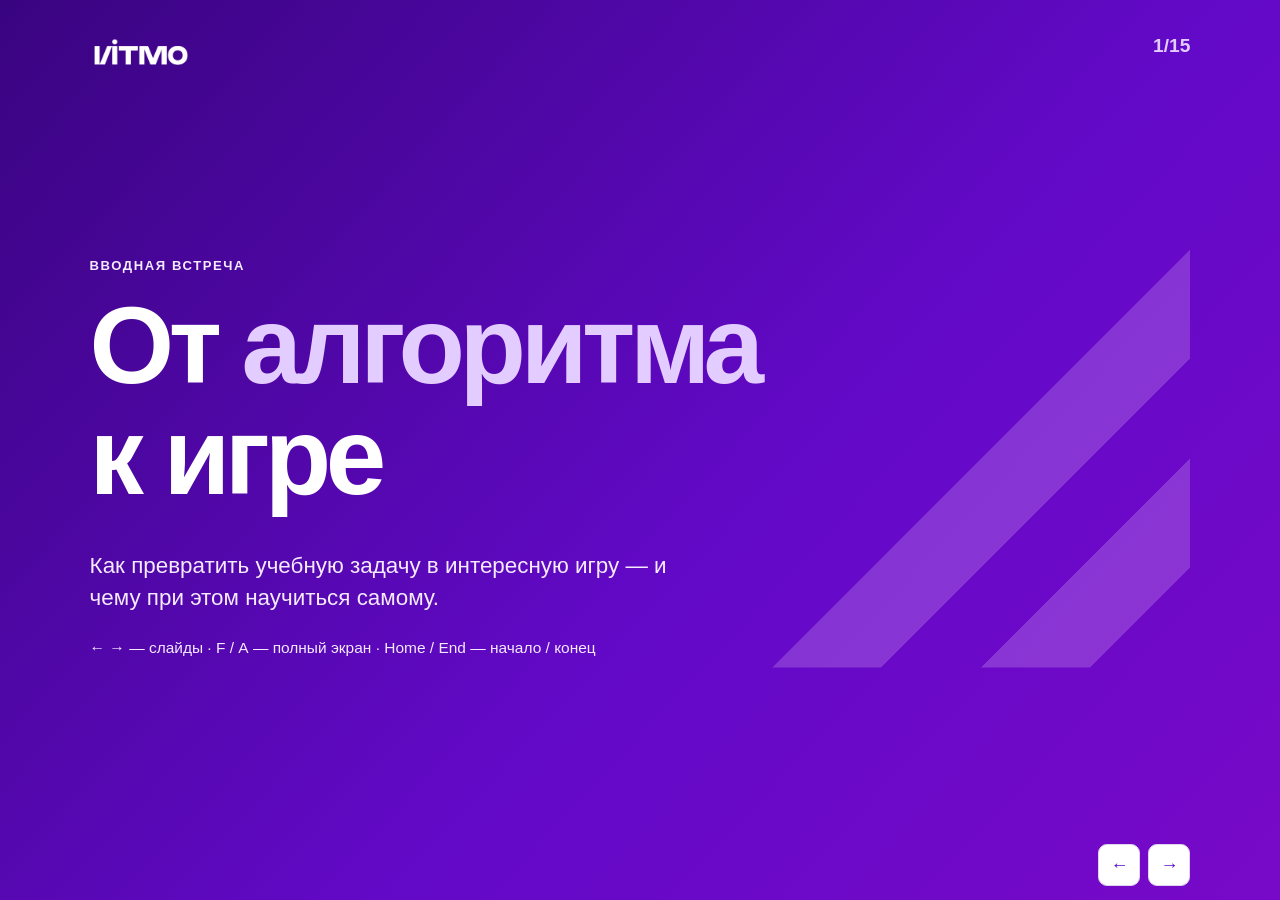
==== index.html @ 14defb71 "Show eight game examples before the mini-GDD" ====
<!doctype html><html lang="ru"><head><meta charset="utf-8"><meta name="viewport" content="width=device-width,initial-scale=1"><title>От алгоритма к игре</title><style>
:root {
  --violet: #6008c4;
  --ink: #211533;
  --muted: #514262;
  --paper: #f7f3fc;
  --line: #dfd3ed;
  --gutter: clamp(20px, 7vw, 112px);
  color-scheme: light;
}
* { box-sizing: border-box; }
body {
  overflow-x: clip;
  margin: 0;
  min-height: 100dvh;
  background: var(--paper);
  color: var(--ink);
  font: clamp(16px, 1.55vw, 22px)/1.45 "Geist", "Inter", "Segoe UI", sans-serif;
}
.brand {
  position: absolute;
  top: clamp(16px, 3.5vh, 38px);
  left: var(--gutter);
}
.brand img {
  display: block;
  width: clamp(78px, 8vw, 118px);
  height: auto;
  filter: brightness(0);
}
.deck {
  width: min(100%, 1600px);
  height: 100dvh;
  overflow: clip;
  margin-inline: auto;
  padding: clamp(59px, 9vh, 86px) var(--gutter) max(64px, calc(env(safe-area-inset-bottom) + 48px));
  display: flex;
  align-items: center;
}
.slide { display: none; flex: none; width: 100%; scale: var(--slide-scale, 1); }
.slide.active { display: block; }
h1, h2, h3 { text-wrap: balance; }
h1, h2 {
  margin: 0 0 .34em;
  font-weight: 800;
  line-height: 1.02;
  letter-spacing: -.05em;
}
h1 { font-size: clamp(52px, 8.5vw, 142px); }
h2 { font-size: clamp(34px, 5.1vw, 78px); max-width: 20ch; }
h3 { margin: 0 0 .35em; font-size: 1.08em; line-height: 1.2; }
p { margin: .5em 0 1em; }
.slide > :last-child, .card > :last-child, .demo > :last-child { margin-bottom: 0; }
.eyebrow {
  margin-bottom: 1.1em;
  color: var(--violet);
  font-size: max(12px, .66em);
  font-weight: 750;
  letter-spacing: .12em;
  text-transform: uppercase;
}
.lead { max-width: 58ch; font-size: 1.13em; color: var(--muted); }
.highlight, .note, li::marker { color: var(--violet); }
.note { font-weight: 650; }
.mini { font-size: .78em; color: var(--muted); }
.big { font-size: 1.28em; font-weight: 750; }
.grid, .steps { display: grid; gap: clamp(10px, 1.4vw, 22px); }
.grid { grid-template-columns: repeat(2, minmax(0, 1fr)); }
.grid.three { grid-template-columns: repeat(3, minmax(0, 1fr)); }
.steps { grid-template-columns: repeat(4, minmax(0, 1fr)); }
.card, .step, .demo, .quote {
  background: #fff;
  border: 1px solid var(--line);
  border-radius: 16px;
  padding: clamp(14px, 1.9vw, 28px);
}
.card p, .card li, .step small { font-size: .88em; color: var(--muted); }
.step { border-top: 4px solid var(--violet); }
.step small { display: block; }
.tag {
  display: inline-block;
  margin-bottom: .8em;
  padding: .32em .7em;
  border-radius: 5px;
  background: #eee2fb;
  color: var(--violet);
  font-size: .72em;
  font-weight: 750;
}
.demo, .quote { border-left: 4px solid var(--violet); }
.quote { max-width: 58ch; font-size: 1.18em; }
ul, ol { padding-left: 1.3em; }
li { margin: .4em 0; }
ol li::marker { font-weight: 800; }
body:has(.cover.active) {
  background: linear-gradient(133deg, #390480, #6309c8 58%, #7809c8);
  color: #fff;
}
body:has(.cover.active) .brand img { filter: none; }
.cover { position: relative; isolation: isolate; }
.cover .highlight { color: #e3ccff; }
.cover .eyebrow, .cover .lead, .cover .mini { color: #f5eaff; }
.cover .lead { max-width: 48ch; }
.cover::after {
  content: "";
  position: absolute;
  z-index: -1;
  right: 0;
  top: 50%;
  width: 38%;
  aspect-ratio: 1;
  transform: translateY(-50%);
  background: repeating-linear-gradient(135deg, #f1cfff 0 13%, transparent 13% 25%);
  clip-path: polygon(0 100%, 100% 0, 100% 100%);
  opacity: .22;
}
.slide-number {
  position: absolute;
  top: clamp(16px, 3.5vh, 38px);
  right: var(--gutter);
  color: var(--violet);
  font-size: clamp(16px, 1.5vw, 22px);
  font-weight: 750;
  font-variant-numeric: tabular-nums;
}
body:has(.cover.active) .slide-number { color: #e3ccff; }
.controls {
  position: fixed;
  z-index: 1;
  right: var(--gutter);
  bottom: max(14px, env(safe-area-inset-bottom));
  display: flex;
  gap: 8px;
}
button {
  min-width: 42px;
  min-height: 42px;
  background: #fff;
  color: var(--violet);
  border: 1px solid var(--line);
  border-radius: 9px;
  font-family: inherit;
  font-weight: 700;
  font-size: 18px;
  cursor: pointer;
}
button:hover { background: #eee2fb; }
button:focus-visible { outline: 3px solid var(--violet); outline-offset: 2px; }
@media (max-width: 850px) {
  .grid.three, .steps { grid-template-columns: repeat(2, minmax(0, 1fr)); }
}
@media (max-width: 560px) {
  .grid, .grid.three, .steps { grid-template-columns: 1fr; }
  h1 { font-size: clamp(44px, 12vw, 68px); }
  .cover::after { width: 52%; opacity: .12; }
}
.speaker-layout {
  display: grid;
  grid-template-columns: minmax(0, 1.5fr) minmax(0, 1fr);
  align-items: center;
  gap: clamp(22px, 5vw, 76px);
}
.speaker-photo {
  display: block;
  width: min(100%, 320px);
  height: auto;
  aspect-ratio: 4 / 5;
  object-fit: cover;
  object-position: center 65%;
  border-radius: 20px;
  justify-self: end;
}
.speaker-links {
  display: flex;
  flex-wrap: wrap;
  gap: 10px;
  margin-top: 1.4em;
}
.speaker-links a {
  padding: .45em .85em;
  border-radius: 9px;
  background: #eee2fb;
  color: var(--violet);
  font-size: .88em;
  font-weight: 650;
  text-decoration: none;
}
.speaker-links a:hover { text-decoration: underline; }
.speaker-links a:focus-visible { outline: 3px solid var(--violet); outline-offset: 2px; }
@media (max-width: 560px) {
  .speaker-layout { grid-template-columns: 1fr; }
  .speaker-photo { width: min(100%, 220px); justify-self: start; }
}
.deck:has(.showcase.active) {
  padding: clamp(59px, 9vh, 86px) var(--gutter) max(60px, calc(env(safe-area-inset-bottom) + 48px));
}
.showcase.active, .showcase.measuring {
  display: grid;
  grid-template-columns: minmax(200px, 270px) minmax(0, 1fr);
  align-items: center;
  gap: clamp(20px, 4vw, 72px);
}
.showcase-copy .eyebrow { margin-bottom: .75em; }
.showcase-copy h2 {
  margin: 0;
  font-size: clamp(32px, 4vw, 62px);
  max-width: 12ch;
}
#snake-games .showcase-copy h2 { font-size: clamp(28px, 3vw, 46px); }
.showcase-notes {
  margin-top: clamp(14px, 2.5vh, 24px);
  padding-top: 13px;
  border-top: 1px solid var(--line);
  color: var(--muted);
  font-size: clamp(14px, 1.15vw, 18px);
  line-height: 1.38;
}
.showcase-notes h3 { color: var(--ink); }
.showcase-notes p, .showcase-notes ul { margin: .55em 0; }
.showcase-notes > :last-child { margin-bottom: 0; }
.showcase-grid {
  display: grid;
  grid-template-columns: repeat(2, minmax(0, 1fr));
  gap: clamp(8px, 1vw, 16px);
  width: min(100%, max(500px, calc(100svh - 140px)), 1000px);
  justify-self: center;
}
.showcase-window {
  display: grid;
  grid-template-rows: 38px minmax(0, 1fr);
  width: 100%;
  aspect-ratio: 1;
  overflow: hidden;
  min-width: 0;
  background: var(--chat-surface);
  color: var(--chat-ink);
  border: 1px solid var(--chat-line);
  border-radius: 17px;
  box-shadow: 0 7px 24px #2414350c;
}
.showcase-window.gpt {
  --chat-surface: #fff;
  --chat-ink: #212121;
  --chat-line: #e4e4e4;
  --chat-accent: #212121;
  --chat-bubble: #f3f3f3;
}
.showcase-window.claude {
  --chat-surface: #faf8f1;
  --chat-ink: #302924;
  --chat-line: #e2dbcf;
  --chat-accent: #a94c32;
  --chat-bubble: #efebe3;
}
.showcase-window.alisa {
  --chat-surface: #f8f6ff;
  --chat-ink: #262039;
  --chat-line: #e4dcf6;
  --chat-accent: #682ae5;
  --chat-bubble: #ebe2ff;
}
.showcase-window.giga {
  --chat-surface: #111d29;
  --chat-ink: #eff8fa;
  --chat-line: #2d4654;
  --chat-accent: #60ecd1;
  --chat-bubble: #253747;
}
.window-bar {
  display: flex;
  align-items: center;
  justify-content: space-between;
  gap: 6px;
  padding: 0 clamp(7px, 1vw, 14px);
  border-bottom: 1px solid var(--chat-line);
  background: var(--chat-surface);
  color: var(--chat-ink);
}
.window-bar h3 {
  display: flex;
  align-items: center;
  gap: 6px;
  margin: 0;
  font-size: clamp(12px, 1.25vw, 18px);
}
.window-bar small { font-size: .67em; font-weight: 500; opacity: .72; }
.window-bar a { color: inherit; font-size: 12px; white-space: nowrap; }
.window-mark {
  width: 1.15em;
  text-align: center;
  color: var(--chat-accent);
  font-family: system-ui, sans-serif;
}
.claude .window-mark { font-size: 1.28em; line-height: 1; }
.alisa .window-mark, .giga .window-mark {
  height: 1.1em;
  border-radius: 50%;
  background: radial-gradient(circle at 30% 20%, #e2f7ff, transparent 45%),
    linear-gradient(145deg, #9774ff, #6626e6 64%, #ff83cd);
}
.giga .window-mark { background: linear-gradient(140deg, #82f89f, #15c7c7 64%, #4075ee); }
.chat-preview {
  display: flex;
  flex-direction: column;
  gap: clamp(6px, 1.4vh, 13px);
  min-height: 0;
  padding: clamp(9px, 1.25vw, 18px);
}
.chat-preview p {
  margin: 0;
  padding: .48em .72em;
  font-size: clamp(11px, 1.1vw, 16px);
  line-height: 1.34;
}
.chat-question {
  align-self: end;
  max-width: 92%;
  background: var(--chat-bubble);
  border-radius: 13px 13px 4px 13px;
}
.chat-preview .chat-answer { padding-inline: .15em; }
.claude .chat-answer { font-family: Georgia, serif; font-size: clamp(12px, 1.26vw, 18px); }
.alisa .chat-answer { border-left: 2px solid #a980ff; padding-left: .62em; }
.chat-artifact {
  display: flex;
  align-items: center;
  gap: 8px;
  padding: 7px 9px;
  border: 1px solid var(--chat-line);
  border-radius: 9px;
  color: var(--chat-ink);
  font: 600 clamp(10px, .95vw, 13px)/1.26 system-ui, sans-serif;
}
.chat-artifact span:first-child { color: var(--chat-accent); }
.gpt .chat-artifact { background: #f7f7f7; font-family: ui-monospace, monospace; }
.claude .chat-artifact { background: #fffdf8; }
.giga .chat-artifact { background: #1d2d3b; }
.chat-composer {
  display: flex;
  align-items: center;
  justify-content: space-between;
  gap: 6px;
  min-height: 31px;
  margin-top: auto;
  padding: 4px 7px 4px 10px;
  border: 1px solid var(--chat-line);
  border-radius: 18px;
  background: var(--chat-surface);
  color: var(--chat-ink);
  font-size: clamp(10px, .9vw, 13px);
}
.chat-composer span:first-child { opacity: .65; }
.chat-composer b {
  flex: none;
  width: 22px;
  line-height: 22px;
  border-radius: 50%;
  background: var(--chat-accent);
  color: var(--chat-surface);
  text-align: center;
}
.claude .chat-composer { border-radius: 11px; }
.claude .chat-composer b { border-radius: 6px; }
.alisa .chat-composer { background: #fff; }
.giga .chat-composer { background: #1b2938; }
.showcase-window iframe {
  width: 100%;
  height: 100%;
  border: 0;
  pointer-events: none;
  background: var(--chat-surface);
}
@media (max-width: 820px) {
  .showcase.active, .showcase.measuring { grid-template-columns: 1fr; align-content: start; gap: 12px; }
  .showcase-copy h2, #snake-games .showcase-copy h2 {
    max-width: none;
    font-size: clamp(23px, 5.15vw, 37px);
  }
  .showcase-copy { display: contents; }
  .showcase-grid { grid-row: 2; width: min(100%, 640px); }
  .showcase-notes { grid-row: 3; margin-top: 0; }
}
@media (max-width: 560px) {
  .showcase-window { border-radius: 11px; min-height: 190px; grid-template-rows: 31px minmax(0, 1fr); }
  .window-bar small { display: none; }
  .window-bar a { font-size: 10px; }
  .chat-artifact, .chat-composer { display: none; }
  .chat-preview { justify-content: center; }
  .chat-question { max-width: 100%; }
}
@media (prefers-reduced-motion: no-preference) {
  .showcase.active .chat-question { animation: chat-in 350ms .2s both; }
  .showcase.active .chat-answer { animation: chat-in 400ms 1.05s both; }
  .showcase.active .chat-artifact { animation: chat-in 350ms 1.55s both; }
  .showcase.active .showcase-window:nth-child(even) .chat-question { animation-delay: .4s; }
  .showcase.active .showcase-window:nth-child(even) .chat-answer { animation-delay: 1.3s; }
  .showcase.active .showcase-window:nth-child(even) .chat-artifact { animation-delay: 1.8s; }
  @keyframes chat-in {
    from { opacity: 0; transform: translateY(8px); }
    to { opacity: 1; transform: translateY(0); }
  }
}
.quality-card {
  --quality-ink: #9f253a;
  --quality-border: #cb344f;
  --quality-paper: #fff0f2;
  border: 2px solid var(--quality-border);
  background: var(--quality-paper);
}
.quality-card.applied {
  --quality-ink: #765200;
  --quality-border: #b98508;
  --quality-paper: #fff7d9;
}
.quality-card.educational {
  --quality-ink: #12623e;
  --quality-border: #23835a;
  --quality-paper: #e9f8ee;
}
.quality-card h3, .quality-card strong { color: var(--quality-ink); }
.quality-card strong { font-size: .78em; }
body:has(.roadmap.active) { background: #eaf5f0; }
.roadmap h2 { color: #163d34; }
.roadmap .eyebrow { color: #226b55; }
.roadmap-steps {
  display: grid;
  grid-template-columns: repeat(3, minmax(0, 1fr));
  gap: clamp(10px, 1.5vw, 22px);
  padding: 0;
  list-style: none;
  counter-reset: roadmap-step;
}
.roadmap-steps li {
  margin: 0;
  padding: clamp(15px, 2vw, 28px);
  border: 1px solid #bdd9cc;
  border-radius: 14px;
  background: #f9fdfb;
  color: #163d34;
  counter-increment: roadmap-step;
}
.roadmap-steps li::before {
  display: block;
  margin-bottom: .45em;
  color: #226b55;
  font-size: 1.4em;
  font-weight: 750;
  content: counter(roadmap-step, decimal-leading-zero);
}
.roadmap-steps p { margin-bottom: 0; }
@media (max-width: 560px) {
  .roadmap-steps { grid-template-columns: 1fr; }
}
.anatomy h2 { max-width: none; }
.anatomy .lead { margin-bottom: .8em; }
.anatomy-card { padding: clamp(12px, 1.5vw, 24px); }
.anatomy-symbol {
  display: inline-grid;
  place-items: center;
  min-width: 2em;
  height: 2em;
  margin-bottom: .45em;
  padding-inline: .35em;
  border-radius: 8px;
  color: #234f9d;
  background: #e7efff;
  font-size: .83em;
  font-weight: 750;
}
.anatomy-symbol.sound { color: #6622a1; background: #f0e5fc; }
.anatomy-symbol.mechanics { color: #13624b; background: #e6f5ed; }
.anatomy-symbol.implementation { color: #815111; background: #fff1d9; }
.anatomy-summary {
  margin-top: clamp(10px, 1.5vw, 20px);
  padding: .6em 1em;
  border-radius: 12px;
  background: #ece3f8;
  color: #392050;
  font-size: .9em;
  text-align: center;
}
.anatomy-summary p { margin: .2em 0; }
.fun-tile { display: grid; }
.fun-tile > div { grid-area: 1 / 1; }
.fun-question {
  display: grid;
  place-content: center;
  justify-items: center;
  gap: .2em;
  color: var(--violet);
}
.fun-question span { font-size: 2em; font-weight: 800; line-height: 1; }
.fun-answer { visibility: hidden; }
.fun-visible .fun-question { visibility: hidden; }
.fun-visible .fun-answer { visibility: visible; }
@media (prefers-reduced-motion: no-preference) {
  .fun-visible .fun-answer { animation: chat-in 300ms ease-out both; }
}
.roadmap-note {
  margin-top: 1em;
  padding: .7em .9em;
  border-left: 3px solid #468e76;
  background: #f9fdfb;
  color: #163d34;
}
.techniques h2 { max-width: none; }
.techniques-grid .card { padding: clamp(11px, 1.5vw, 22px); }
.techniques-grid .card p { margin-block: .35em; }
.slide.measuring {
  position: absolute;
  visibility: hidden;
  pointer-events: none;
}
@media (max-height: 760px) {
  .brand { top: 16px; }
  .brand img { width: 86px; }
  h2 { font-size: clamp(31px, 4.6vw, 59px); }
  .eyebrow { margin-bottom: .6em; }
  .anatomy-card { padding: clamp(9px, 1vw, 15px); }
  .anatomy-symbol { float: left; margin: 0 .55em .15em 0; }
}
@media (max-width: 560px) {
  .anatomy-grid, .techniques-grid.grid.three { grid-template-columns: repeat(2, minmax(0, 1fr)); }
  .anatomy .lead { font-size: 1em; }
  .anatomy-card, .techniques-grid .card { font-size: .88em; }
  .anatomy-card h3, .techniques-grid h3 { text-wrap: wrap; }
  .roadmap-steps li { padding: 10px 12px; }
  .roadmap-steps li::before { float: left; margin: 0 .45em .2em 0; font-size: 1em; }
  .roadmap-steps p { margin-top: .3em; }
}
@media (max-width: 560px) and (max-height: 740px) {
  .showcase-window { min-height: 140px; }
}
@media (max-width: 360px) and (max-height: 680px) {
  :root { --gutter: 16px; }
  h2 { font-size: 28px; }
  .quality-grid, .techniques-grid { gap: 7px; }
  .quality-grid .card, .techniques-grid .card { padding: 8px; }
}
.game-examples {
  max-width: 1160px;
  margin-inline: auto;
}
.game-examples h2 {
  max-width: none;
  font-size: clamp(29px, 4.1vw, 60px);
}
.game-examples .eyebrow { margin-bottom: .6em; }
.game-examples-grid {
  display: grid;
  grid-template-columns: repeat(2, minmax(0, 1fr));
  gap: clamp(8px, 1.1vw, 16px);
}
.game-example {
  overflow: hidden;
  border: 1px solid var(--line);
  border-radius: 14px;
  background: #fff;
}
.game-example img {
  display: block;
  width: 100%;
  height: clamp(104px, calc((100dvh - 345px) / 2), 275px);
  object-fit: cover;
  background: #221b2f;
}
.game-example-copy { padding: .5em .75em .55em; }
.game-example h3 { margin-bottom: .25em; }
.game-example h3 a { color: inherit; text-decoration-color: var(--line); text-underline-offset: 3px; }
.game-example h3 a:hover { color: var(--violet); }
.game-example p {
  margin: 0;
  color: var(--muted);
  font-size: .82em;
  line-height: 1.28;
}
@media (max-width: 600px) {
  .game-examples h2 { font-size: clamp(25px, 6.5vw, 36px); }
  .game-example { border-radius: 9px; }
  .game-example img { height: auto; aspect-ratio: 16 / 9; }
  .game-example-copy { padding: .42em .48em; }
  .game-example h3 { font-size: .88em; text-wrap: wrap; }
  .game-example p { font-size: .74em; }
}
@media (max-height: 650px) and (min-width: 950px) {
  .game-examples-grid { grid-template-columns: repeat(4, minmax(0, 1fr)); }
  .game-example img { height: auto; aspect-ratio: 16 / 10; }
}
</style></head><body><header class="brand"><img src="assets/itmo-white.png" alt="Университет ИТМО" width="1040" height="410"></header><span class="slide-number" id="slide-number" aria-live="polite" aria-label="Слайд 1 из 15">1/15</span><main class="deck" id="deck">
<section class="slide cover active"><div class="eyebrow">Вводная встреча</div><h1>От <span class="highlight">алгоритма</span><br>к игре</h1><p class="lead">Как превратить учебную задачу в интересную игру — и чему при этом научиться самому.</p><p class="mini">← → — слайды · F / А — полный экран · Home / End — начало / конец</p></section>
<section class="slide">
  <div class="speaker-layout">
    <div>
      <div class="eyebrow">О спикере</div>
      <h2>Илья Савенок</h2>
      <p class="lead">Game Developer, Agentic Developer &amp; Product Owner в <strong>Original Games</strong></p>
      <nav class="speaker-links" aria-label="Контакты Ильи Савенка">
        <a href="https://t.me/i7nock" aria-label="Telegram, t.me/i7nock">t.me/i7nock</a>
        <a href="https://vk.ru/i7nock" aria-label="ВКонтакте, vk.ru/i7nock">vk.ru/i7nock</a>
        <a href="mailto:i7ok@yandex.ru">i7ok@yandex.ru</a>
      </nav>
    </div>
    <img class="speaker-photo" src="assets/ilya-savenok.jpg" alt="Илья Савенок" width="1198" height="1600">
  </div>
</section>
<section class="slide anatomy" id="game-anatomy">
  <div class="eyebrow">Анатомия игры</div>
  <h2>Из чего состоит игра?</h2>
  <p class="lead">Четыре составляющие компьютерной игры.</p>
  <div class="grid anatomy-grid">
    <div class="card anatomy-card">
      <span class="anatomy-symbol visual" aria-hidden="true">◈</span>
      <h3>Визуал</h3><p>Графика, интерфейс, анимации и эффекты.</p>
    </div>
    <div class="card anatomy-card">
      <span class="anatomy-symbol sound" aria-hidden="true">♫</span>
      <h3>Звук</h3><p>Музыка, звуковые эффекты и озвучка.</p>
    </div>
    <div class="card anatomy-card">
      <span class="anatomy-symbol mechanics" aria-hidden="true">↔</span>
      <h3>Механики</h3><p>Действия игрока, правила, цели и ограничения.</p>
    </div>
    <div class="card anatomy-card">
      <span class="anatomy-symbol implementation" aria-hidden="true">&lt;/&gt;</span>
      <h3>Код</h3><p>Реализация механик, управления и игровой логики.</p>
    </div>
  </div>
  <div class="anatomy-summary">
    <p><strong>Механика — это то, как игрок взаимодействует с игрой.</strong></p>
    <p>Код — это то, как игра работает.</p>
  </div>
</section>
<section class="slide anatomy" id="game-experience">
  <div class="eyebrow">Игровой опыт</div>
  <h2>Из чего состоит игра?</h2>
  <p class="lead">Четыре составляющие игрового опыта.</p>
  <div class="grid anatomy-grid">
    <div class="card anatomy-card">
      <span class="anatomy-symbol visual" aria-hidden="true">◈</span>
      <h3>Визуал</h3><p>Что игрок видит: графику, интерфейс и анимации.</p>
    </div>
    <div class="card anatomy-card">
      <span class="anatomy-symbol sound" aria-hidden="true">♫</span>
      <h3>Звук</h3><p>Что игрок слышит: музыку, эффекты и звуки мира.</p>
    </div>
    <div class="card anatomy-card">
      <span class="anatomy-symbol mechanics" aria-hidden="true">↔</span>
      <h3>Механики</h3><p>Что игрок делает и по каким правилам действует.</p>
    </div>
    <div class="card anatomy-card fun-tile">
      <div id="fun-question" class="fun-question">
        <span aria-hidden="true">?</span>
        <h3>Чего не хватает?</h3>
      </div>
      <div id="fun-answer" class="fun-answer">
        <span class="anatomy-symbol implementation" aria-hidden="true">✦</span>
        <h3>Фан (Fun)</h3><p>Что игрок чувствует: азарт, интерес и удовольствие от игры.</p>
      </div>
    </div>
  </div>
  <div class="anatomy-summary">
    <p>Визуал и звук создают атмосферу.</p>
    <p>Механики создают игровой процесс.</p>
    <p class="fun-answer"><strong>Фан заставляет хотеть играть дальше.</strong></p>
  </div>
</section>
<section class="slide" id="game-quality">
  <div class="eyebrow">Цель проекта</div>
  <h2>Создаём <span class="highlight">обучающую игру</span></h2>
  <p class="lead">Симуляция показывает, как работает алгоритм. В нашей игре у игрока есть цель, правила и выбор: он применяет алгоритм и видит последствия своих решений.</p>
  <div class="grid three quality-grid">
    <div class="card quality-card decorative">
      <h3>1. Декоративно</h3>
      <p>Платформер, а между уровнями — тест про алгоритм.</p>
      <strong>Исключаем</strong>
    </div>
    <div class="card quality-card applied">
      <h3>2. Прикладно</h3>
      <p>Игрок решает задачу маршрута, но может действовать наугад.</p>
      <strong>Нужно доработать</strong>
    </div>
    <div class="card quality-card educational">
      <h3>3. Обучающе</h3>
      <p>Игрок применяет шаги метода, видит ошибки и переносит навык на новые задачи.</p>
      <strong>Цель проекта</strong>
    </div>
  </div>
</section>
<section class="slide"><div class="eyebrow">Пять вопросов</div><h2>Проверьте свою идею</h2><ol><li>Что произойдёт, если игрок ошибётся?</li><li>Какое решение он принимает сам?</li><li>Почему нельзя всегда действовать одинаково?</li><li>Что изменится на следующем уровне?</li><li>Как проверить, чему игрок научился?</li></ol></section>
<section class="slide roadmap" id="project-order">
  <div class="eyebrow">Порядок работы</div>
  <h2>Начните с алгоритма</h2>
  <ol class="roadmap-steps">
    <li><h3>Разберите алгоритм</h3><p>Определите, какие шаги игрок должен освоить.</p></li>
    <li><h3>Придумайте игру</h3><p>Превратите эти шаги в действия игрока, правила и цель.</p></li>
    <li><h3>Напишите код</h3><p>Соберите прототип и проверьте его на игроках.</p></li>
  </ol>
  <p class="roadmap-note"><strong>Проверьте механику.</strong> Какое решение принимает игрок? Какой цели он добивается? Как он увидит последствия и сможет учиться на ошибках?</p>
</section>
<section class="slide techniques"><div class="eyebrow">Игровой дизайн</div><h2>Шесть способов оживить алгоритм</h2><div class="grid three techniques-grid"><div class="card"><h3>01. Дать физический смысл</h3><p>Числа → сырьё, вес, время, энергия.</p><p>Линейное программирование → фабрика с ограниченными ресурсами.</p></div>
<div class="card"><h3>02. Сделать операции действиями</h3><p>Сравнения и обмены → перестановка предметов на конвейере.</p></div>
<div class="card"><h3>03. Сделать ограничения правилами</h3><p>Задача о рюкзаке → экспедиция с лимитом переносимого груза.</p></div>
<div class="card"><h3>04. Оценивать эффективность</h3><p>Больше очков за меньшее число операций или меньшую стоимость решения.</p></div>
<div class="card"><h3>05. Дать право на ошибку</h3><p>Попытка → последствия → объяснение → новая попытка.</p></div>
<div class="card"><h3>06. Усложнять постепенно</h3><p>Сначала простая задача, затем новые ограничения и нестандартные случаи.</p></div></div></section>
<section class="slide game-examples" id="game-examples-physics">
  <div class="eyebrow">Примеры игровых механик</div>
  <h2>Физика и автоматизация</h2>
  <div class="game-examples-grid">
    <article class="game-example">
      <img src="assets/gameplay/beamng-drive.webp" alt="Столкновение автомобилей с грузовиком" width="960" height="540">
      <div class="game-example-copy">
        <h3><a href="https://store.steampowered.com/app/284160/" aria-label="BeamNG.drive, страница игры в Steam">BeamNG.drive</a></h3>
        <p>Сравнить деформацию машины при разных скоростях и углах удара.</p>
      </div>
    </article>
    <article class="game-example">
      <img src="assets/gameplay/assetto-corsa.webp" alt="Гоночные машины проходят поворот" width="960" height="540">
      <div class="game-example-copy">
        <h3><a href="https://store.steampowered.com/app/244210/" aria-label="Assetto Corsa, страница игры в Steam">Assetto Corsa</a></h3>
        <p>Подобрать точку торможения и траекторию в повороте.</p>
      </div>
    </article>
    <article class="game-example">
      <img src="assets/gameplay/portal-2.webp" alt="Портал и платформы в испытательной камере" width="960" height="540">
      <div class="game-example-copy">
        <h3><a href="https://store.steampowered.com/app/620/" aria-label="Portal 2, страница игры в Steam">Portal 2</a></h3>
        <p>Использовать скорость падения для прыжка через портал.</p>
      </div>
    </article>
    <article class="game-example">
      <img src="assets/gameplay/factorio.webp" alt="Производственные линии и конвейеры" width="960" height="540">
      <div class="game-example-copy">
        <h3><a href="https://store.steampowered.com/app/427520/" aria-label="Factorio, страница игры в Steam">Factorio</a></h3>
        <p>Найти узкое место и увеличить пропускную способность линии.</p>
      </div>
    </article>
  </div>
</section>
<section class="slide game-examples" id="game-examples-systems">
  <div class="eyebrow">Примеры игровых механик</div>
  <h2>Конструкции и системы</h2>
  <div class="game-examples-grid">
    <article class="game-example">
      <img src="assets/gameplay/besiege.webp" alt="Машина в редакторе конструкций" width="960" height="540">
      <div class="game-example-copy">
        <h3><a href="https://store.steampowered.com/app/346010/" aria-label="Besiege, страница игры в Steam">Besiege</a></h3>
        <p>Собрать машину и на практике проверить её устойчивость.</p>
      </div>
    </article>
    <article class="game-example">
      <img src="assets/gameplay/cities-skylines.webp" alt="Городская развязка и жилые кварталы сверху" width="960" height="540">
      <div class="game-example-copy">
        <h3><a href="https://store.steampowered.com/app/255710/" aria-label="Cities: Skylines, страница игры в Steam">Cities: Skylines</a></h3>
        <p>Проверить, как планировка дорог влияет на пробки.</p>
      </div>
    </article>
    <article class="game-example">
      <img src="assets/gameplay/civilization-vi.webp" alt="Карта с городами, границами и панелью технологий" width="960" height="540">
      <div class="game-example-copy">
        <h3><a href="https://store.steampowered.com/app/289070/" aria-label="Sid Meier’s Civilization VI, страница игры в Steam">Sid Meier’s Civilization VI</a></h3>
        <p>Распределять ресурсы между развитием городов и исследованиями.</p>
      </div>
    </article>
    <article class="game-example">
      <img src="assets/gameplay/noita.webp" alt="Огонь распространяется по пещере" width="960" height="540">
      <div class="game-example-copy">
        <h3><a href="https://store.steampowered.com/app/881100/" aria-label="Noita, страница игры в Steam">Noita</a></h3>
        <p>Экспериментировать с тем, как огонь и жидкости меняют окружение.</p>
      </div>
    </article>
  </div>
</section>
<section class="slide"><div class="eyebrow">Первый шаг</div><h2>Мини-GDD: <span class="highlight">концепция вашей игры</span></h2><div class="grid"><div class="card"><h3>Учебная часть</h3><ul><li>Дисциплина и алгоритм</li><li>Что нужно освоить</li><li>Как алгоритм связан с действиями игрока</li><li>Как проверить освоение</li></ul></div><div class="card"><h3>Игровая часть</h3><ul><li>Название, жанр и сеттинг</li><li>Основная механика</li><li>Цель, правила, победа и поражение</li><li>Набросок внешнего вида</li></ul></div></div><p class="lead">Объём: 1–3 страницы. Код пока не нужен. Черновик лучше идеальной пустоты.</p></section>
<section class="slide showcase" id="snake-chats">
  <div class="showcase-copy">
    <div class="showcase-title">
      <div class="eyebrow">Примеры диалогов</div>
      <h2>Просто и бесплатно</h2>
    </div>
    <div class="showcase-notes">
      <h3>Зачем это нужно</h3>
      <p>Поймите алгоритм настолько хорошо, чтобы превратить его в правила, решения и последствия внутри игры.</p>
      <ul>
        <li><strong>Как исследователь</strong> разберите шаги, ограничения и типичные ошибки алгоритма.</li>
        <li><strong>Как геймдизайнер</strong> превратите эти знания в действия игрока и игровые ситуации, которые можно проверить.</li>
      </ul>
    </div>
  </div>
  <div class="showcase-grid">
    <article class="showcase-window gpt">
      <div class="window-bar"><h3><span class="window-mark" aria-hidden="true">☰</span>ChatGPT <small>OpenAI</small></h3></div>
      <div class="chat-preview">
        <p class="chat-question">сделай мне браузерную змейку</p>
        <p class="chat-answer">Сделаю неоновую змейку.</p>
        <div class="chat-artifact"><span aria-hidden="true">⌘</span><span>snake.html</span></div>
        <div class="chat-composer" aria-hidden="true"><span>Спросите что-нибудь</span><b>↑</b></div>
      </div>
    </article>
    <article class="showcase-window claude">
      <div class="window-bar"><h3><span class="window-mark" aria-hidden="true">✳</span>Claude <small>Anthropic</small></h3></div>
      <div class="chat-preview">
        <p class="chat-question">сделай мне браузерную змейку</p>
        <p class="chat-answer">Сделаю шахматную змейку.</p>
        <div class="chat-artifact"><span aria-hidden="true">⌘</span><span>Шахматная змейка · HTML</span></div>
        <div class="chat-composer" aria-hidden="true"><span>Ответить Claude</span><b>↑</b></div>
      </div>
    </article>
    <article class="showcase-window alisa">
      <div class="window-bar"><h3><span class="window-mark" aria-hidden="true"></span>Алиса <small>Яндекс</small></h3></div>
      <div class="chat-preview">
        <p class="chat-question">сделай мне браузерную змейку</p>
        <p class="chat-answer">Сделаю змейку в темноте.</p>
        <div class="chat-artifact"><span aria-hidden="true">⌘</span><span>Змейка во тьме · HTML</span></div>
        <div class="chat-composer" aria-hidden="true"><span>Напишите Алисе</span><b>↑</b></div>
      </div>
    </article>
    <article class="showcase-window giga">
      <div class="window-bar"><h3><span class="window-mark" aria-hidden="true"></span>ГигаЧат <small>Сбер</small></h3></div>
      <div class="chat-preview">
        <p class="chat-question">сделай мне браузерную змейку</p>
        <p class="chat-answer">Сделаю змейку.</p>
        <div class="chat-artifact"><span aria-hidden="true">⌘</span><span>Змейка 2.0 · HTML</span></div>
        <div class="chat-composer" aria-hidden="true"><span>Введите сообщение</span><b>↑</b></div>
      </div>
    </article>
  </div>
</section>
<section class="slide showcase" id="snake-games">
  <div class="showcase-copy">
    <div class="showcase-title">
      <div class="eyebrow">Игры на автопилоте</div>
      <h2>Четыре «Змейки»</h2>
    </div>
    <div class="showcase-notes">
      <p>Четыре браузерные игры за один час. Каждую помог сделать свой ИИ, и все четыре версии получились бесплатно.</p>
      <h3>Сравните результаты</h3>
      <p>Что изменилось в правилах и управлении? Какие идеи оказались интереснее в игре, чем в чате?</p>
      <p class="note">Почему результаты отличаются и какая версия получилась лучше?</p>
    </div>
  </div>
  <div class="showcase-grid">
    <article class="showcase-window gpt">
      <div class="window-bar"><h3><span class="window-mark" aria-hidden="true">☰</span>ChatGPT <small>OpenAI</small></h3><a href="https://github.com/i7ok/GPT_Snake" aria-label="Исходный код игры от ChatGPT">Код ↗</a></div>
      <iframe title="Змейка от ChatGPT в режиме автопилота" data-src="games/chatgpt.html" sandbox="allow-scripts" tabindex="-1"></iframe>
    </article>
    <article class="showcase-window claude">
      <div class="window-bar"><h3><span class="window-mark" aria-hidden="true">✳</span>Claude <small>Anthropic</small></h3><a href="https://github.com/i7ok/Claude_Snake" aria-label="Исходный код игры от Claude">Код ↗</a></div>
      <iframe title="Змейка от Claude в режиме автопилота" data-src="games/claude.html" sandbox="allow-scripts" tabindex="-1"></iframe>
    </article>
    <article class="showcase-window alisa">
      <div class="window-bar"><h3><span class="window-mark" aria-hidden="true"></span>Алиса <small>Яндекс</small></h3><a href="https://github.com/i7ok/Alisa_Snake" aria-label="Исходный код игры от Алиса">Код ↗</a></div>
      <iframe title="Змейка от Алиса в режиме автопилота" data-src="games/alisa.html" sandbox="allow-scripts" tabindex="-1"></iframe>
    </article>
    <article class="showcase-window giga">
      <div class="window-bar"><h3><span class="window-mark" aria-hidden="true"></span>ГигаЧат <small>Сбер</small></h3><a href="https://github.com/i7ok/Giga_snake" aria-label="Исходный код игры от ГигаЧат">Код ↗</a></div>
      <iframe title="Змейка от ГигаЧат в режиме автопилота" data-src="games/gigachat.html" sandbox="allow-scripts" tabindex="-1"></iframe>
    </article>
  </div>
</section>
<section class="slide"><div class="eyebrow">Вайбкодинг</div><h2>ИИ пишет код.<br><span class="highlight">Вы отвечаете за смысл.</span></h2><div class="steps"><div class="step"><h3>Идея</h3><small>Что делает игрок?</small></div><div class="step"><h3>Промпт</h3><small>Какие правила и требования?</small></div><div class="step"><h3>Прототип</h3><small>HTML / CSS / JavaScript</small></div><div class="step"><h3>Проверка</h3><small>Работает ли алгоритм правильно?</small></div></div><p class="lead">Можно быстро получить работающий прототип. Но нельзя доверять ему без тестирования и понимания алгоритма.</p></section>
<section class="slide"><div class="eyebrow">Главный принцип</div><h2>Не «алгоритм в декорациях», а <span class="highlight">игровой вызов</span></h2><div class="grid"><div class="card"><span class="tag">Учебная задача</span><h3>Алгоритм Дейкстры</h3><p>Найти кратчайшие пути в графе с неотрицательными весами.</p></div><div class="card"><span class="tag">Игровой контекст</span><h3>Спасательная операция</h3><p>В затопленном городе нужно доставить помощь по дорожной сети.</p></div></div><p class="note">Важно: выбор маршрута на глаз ещё не обучает алгоритму Дейкстры. Игрок должен освоить его принцип работы.</p></section>
</main><nav class="controls" aria-label="Управление слайдами"><button id="prev" aria-label="Предыдущий слайд">←</button><button id="next" aria-label="Следующий слайд">→</button></nav><script>
const slides = [...document.querySelectorAll('.slide')];
const deck = document.getElementById('deck');
const slideNumber = document.getElementById('slide-number');
const chatSlide = document.getElementById('snake-chats');
const gameSlide = document.getElementById('snake-games');
const experienceSlide = document.getElementById('game-experience');
const nextButton = document.getElementById('next');
const gameFrames = gameSlide.querySelectorAll('iframe');
// Chromium blocks sibling files inside sandboxed file:// frames.
if (location.protocol === 'file:') gameFrames.forEach(frame => frame.removeAttribute('sandbox'));
const reduceMotion = matchMedia('(prefers-reduced-motion: reduce)');
let i = -1;
let transition;

function fitSlide() {
  const slide = slides[i];
  slide.style.removeProperty('--slide-scale');
  slide.style.minHeight = '';
  let height = slide.offsetHeight;

  if (slide === chatSlide || slide === gameSlide) {
    const other = slide === chatSlide ? gameSlide : chatSlide;
    other.style.width = `${slide.offsetWidth}px`;
    other.style.minHeight = '';
    other.classList.add('measuring');
    height = Math.max(height, other.offsetHeight) + 1;
    other.classList.remove('measuring');
    other.style.width = '';
    slide.style.minHeight = `${height}px`;
  }

  const {paddingTop, paddingBottom} = getComputedStyle(deck);
  const available = deck.clientHeight - parseFloat(paddingTop) - parseFloat(paddingBottom);
  slide.style.setProperty('--slide-scale', Math.min(1, available / height));
}

function show(n) {
  const next = Math.max(0, Math.min(slides.length - 1, n));
  if (next === i) return;

  transition?.cancel();
  const previous = i;
  i = next;
  slides.forEach((slide, index) => slide.classList.toggle('active', index === i));
  fitSlide();
  slideNumber.textContent = `${i + 1}/${slides.length}`;
  slideNumber.setAttribute('aria-label', `Слайд ${i + 1} из ${slides.length}`);

  if (slides[previous] === gameSlide) gameFrames.forEach(frame => frame.removeAttribute('src'));
  if (slides[i] === gameSlide) gameFrames.forEach(frame => { frame.src = frame.dataset.src; });
  if (slides[i] === experienceSlide) experienceSlide.classList.remove('fun-visible');
  nextButton.setAttribute('aria-label', slides[i] === experienceSlide ? 'Открыть ответ' : 'Следующий слайд');
  history.replaceState(null, '', `#${i + 1}`);

  if (previous < 0 || reduceMotion.matches) return;
  const sameGrid = slides[i].matches('.showcase') && slides[previous].matches('.showcase');
  const offset = i > previous ? 26 : -26;
  transition = slides[i].animate([
    { opacity: 0, transform: sameGrid ? 'none' : `translateX(${offset}px) scale(.99)` },
    { opacity: 1, transform: 'none' },
  ], { duration: 340, easing: 'cubic-bezier(.2,.75,.25,1)' });
}

document.getElementById('prev').onclick = () => show(i - 1);
function advance(repeat = false) {
  if (slides[i] === experienceSlide) {
    if (repeat) return;
    if (!experienceSlide.classList.contains('fun-visible')) {
      experienceSlide.classList.add('fun-visible');
      nextButton.setAttribute('aria-label', 'Следующий слайд');
      return;
    }
  }
  show(i + 1);
}

nextButton.onclick = () => advance();

document.addEventListener('keydown', event => {
  if (event.defaultPrevented || event.ctrlKey || event.metaKey || event.altKey) return;
  switch (event.code) {
    case 'Space':
      if (event.target.closest('button, a')) return;
      // Let focused controls keep their native keyboard behavior.
    case 'ArrowRight':
    case 'PageDown':
      event.preventDefault();
      advance(event.repeat);
      break;
    case 'ArrowLeft':
    case 'PageUp':
      event.preventDefault();
      show(i - 1);
      break;
    case 'Home':
      event.preventDefault();
      show(0);
      break;
    case 'End':
      event.preventDefault();
      show(slides.length - 1);
      break;
    case 'KeyF':
      if (event.repeat) return;
      event.preventDefault();
      if (document.fullscreenElement) document.exitFullscreen?.();
      else document.documentElement.requestFullscreen?.();
      break;
  }
});

show(Number(location.hash.slice(1)) - 1 || 0);
new ResizeObserver(fitSlide).observe(deck);
</script></body></html>
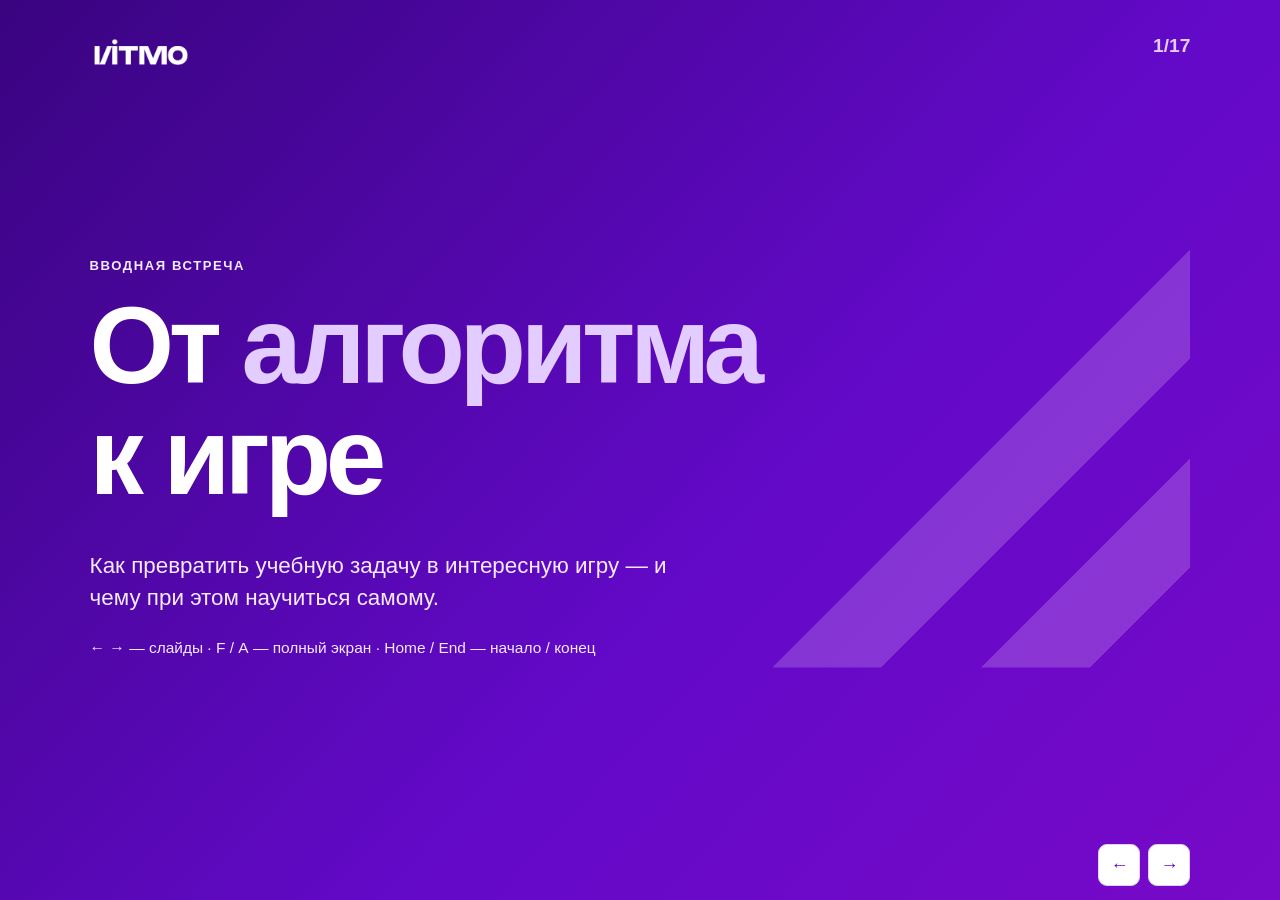
==== commit 649bfe9c: "Link playable Snake demos and animate the development timeline" ====
--- a/index.html
+++ b/index.html
@@ -586,7 +586,89 @@
   .game-examples-grid { grid-template-columns: repeat(4, minmax(0, 1fr)); }
   .game-example img { height: auto; aspect-ratio: 16 / 10; }
 }
-</style></head><body><header class="brand"><img src="assets/itmo-white.png" alt="Университет ИТМО" width="1040" height="410"></header><span class="slide-number" id="slide-number" aria-live="polite" aria-label="Слайд 1 из 15">1/15</span><main class="deck" id="deck">
+#snake-games .showcase-window { position: relative; }
+.game-link::after {
+  position: absolute;
+  inset: 0;
+  z-index: 1;
+  content: "";
+}
+#snake-games .showcase-window:hover, #snake-games .showcase-window:focus-within {
+  outline: 2px solid var(--violet);
+  outline-offset: 2px;
+}
+.schedule h2 { max-width: none; font-size: clamp(25px, 4.7vw, 72px); }
+.schedule-figure {
+  margin: clamp(18px, 4vh, 48px) 0 0;
+  padding: clamp(13px, 2.6vw, 35px);
+  border: 1px solid var(--line);
+  border-radius: 18px;
+  background: #fff;
+}
+.schedule-figure figcaption { margin-bottom: .65em; color: var(--muted); }
+.schedule-figure figcaption strong { color: var(--ink); }
+.schedule-ruler, .schedule-track { display: grid; text-align: center; }
+.schedule-ruler {
+  grid-template-columns: repeat(7, 1fr);
+  gap: 0;
+  margin-bottom: .35em;
+  color: var(--muted);
+  font-size: .68em;
+  font-variant-numeric: tabular-nums;
+}
+.schedule-ruler span {
+  padding-bottom: .25em;
+  border-bottom: 1px solid var(--line);
+  border-left: 1px solid var(--line);
+}
+.schedule-ruler span:last-child { border-right: 1px solid var(--line); }
+.schedule-track {
+  overflow: hidden;
+  min-height: clamp(52px, 10vh, 104px);
+  border-radius: 11px;
+  color: #fff;
+  font-size: clamp(12px, 2vw, 24px);
+  font-weight: 750;
+}
+.schedule-track span { display: grid; min-width: 0; place-items: center; white-space: nowrap; }
+.schedule-track .prototype, .schedule-legend .prototype::before { background: #6219bb; }
+.schedule-track .mechanics, .schedule-legend .mechanics::before { background: #245f95; }
+.schedule-track .testing, .schedule-legend .testing::before { background: #216b56; }
+.schedule-legend {
+  display: grid;
+  grid-template-columns: repeat(3, minmax(0, 1fr));
+  gap: .55em 1em;
+  margin: 1.25em 0 0;
+  padding: 0;
+  list-style: none;
+}
+.schedule-legend li {
+  display: flex;
+  align-items: flex-start;
+  gap: .5em;
+  margin: 0;
+  font-size: .82em;
+}
+.schedule-legend li::before {
+  flex: none;
+  width: .7em;
+  height: .7em;
+  margin-top: .36em;
+  border-radius: 3px;
+  content: "";
+}
+.visually-hidden {
+  position: absolute;
+  width: 1px;
+  height: 1px;
+  overflow: hidden;
+  clip-path: inset(50%);
+  white-space: nowrap;
+}
+@media (max-width: 560px) {
+  .schedule-legend { grid-template-columns: 1fr; }
+}
+</style></head><body><header class="brand"><img src="assets/itmo-white.png" alt="Университет ИТМО" width="1040" height="410"></header><span class="slide-number" id="slide-number" aria-live="polite" aria-label="Слайд 1 из 17">1/17</span><main class="deck" id="deck">
 <section class="slide cover active"><div class="eyebrow">Вводная встреча</div><h1>От <span class="highlight">алгоритма</span><br>к игре</h1><p class="lead">Как превратить учебную задачу в интересную игру — и чему при этом научиться самому.</p><p class="mini">← → — слайды · F / А — полный экран · Home / End — начало / конец</p></section>
 <section class="slide">
   <div class="speaker-layout">
@@ -841,25 +923,75 @@
   </div>
   <div class="showcase-grid">
     <article class="showcase-window gpt">
-      <div class="window-bar"><h3><span class="window-mark" aria-hidden="true">☰</span>ChatGPT <small>OpenAI</small></h3><a href="https://github.com/i7ok/GPT_Snake" aria-label="Исходный код игры от ChatGPT">Код ↗</a></div>
+      <div class="window-bar"><h3><span class="window-mark" aria-hidden="true">☰</span>ChatGPT <small>OpenAI</small></h3><a class="game-link" href="https://i7ok.github.io/GPT_Snake/" target="_blank" rel="noopener" aria-label="Открыть игру от ChatGPT в новой вкладке">Играть ↗</a></div>
       <iframe title="Змейка от ChatGPT в режиме автопилота" data-src="games/chatgpt.html" sandbox="allow-scripts" tabindex="-1"></iframe>
     </article>
     <article class="showcase-window claude">
-      <div class="window-bar"><h3><span class="window-mark" aria-hidden="true">✳</span>Claude <small>Anthropic</small></h3><a href="https://github.com/i7ok/Claude_Snake" aria-label="Исходный код игры от Claude">Код ↗</a></div>
+      <div class="window-bar"><h3><span class="window-mark" aria-hidden="true">✳</span>Claude <small>Anthropic</small></h3><a class="game-link" href="https://i7ok.github.io/Claude_Snake/" target="_blank" rel="noopener" aria-label="Открыть игру от Claude в новой вкладке">Играть ↗</a></div>
       <iframe title="Змейка от Claude в режиме автопилота" data-src="games/claude.html" sandbox="allow-scripts" tabindex="-1"></iframe>
     </article>
     <article class="showcase-window alisa">
-      <div class="window-bar"><h3><span class="window-mark" aria-hidden="true"></span>Алиса <small>Яндекс</small></h3><a href="https://github.com/i7ok/Alisa_Snake" aria-label="Исходный код игры от Алиса">Код ↗</a></div>
+      <div class="window-bar"><h3><span class="window-mark" aria-hidden="true"></span>Алиса <small>Яндекс</small></h3><a class="game-link" href="https://i7ok.github.io/Alisa_Snake/" target="_blank" rel="noopener" aria-label="Открыть игру от Алиса в новой вкладке">Играть ↗</a></div>
       <iframe title="Змейка от Алиса в режиме автопилота" data-src="games/alisa.html" sandbox="allow-scripts" tabindex="-1"></iframe>
     </article>
     <article class="showcase-window giga">
-      <div class="window-bar"><h3><span class="window-mark" aria-hidden="true"></span>ГигаЧат <small>Сбер</small></h3><a href="https://github.com/i7ok/Giga_snake" aria-label="Исходный код игры от ГигаЧат">Код ↗</a></div>
+      <div class="window-bar"><h3><span class="window-mark" aria-hidden="true"></span>ГигаЧат <small>Сбер</small></h3><a class="game-link" href="https://i7ok.github.io/Giga_snake/" target="_blank" rel="noopener" aria-label="Открыть игру от ГигаЧат в новой вкладке">Играть ↗</a></div>
       <iframe title="Змейка от ГигаЧат в режиме автопилота" data-src="games/gigachat.html" sandbox="allow-scripts" tabindex="-1"></iframe>
     </article>
   </div>
 </section>
-<section class="slide"><div class="eyebrow">Вайбкодинг</div><h2>ИИ пишет код.<br><span class="highlight">Вы отвечаете за смысл.</span></h2><div class="steps"><div class="step"><h3>Идея</h3><small>Что делает игрок?</small></div><div class="step"><h3>Промпт</h3><small>Какие правила и требования?</small></div><div class="step"><h3>Прототип</h3><small>HTML / CSS / JavaScript</small></div><div class="step"><h3>Проверка</h3><small>Работает ли алгоритм правильно?</small></div></div><p class="lead">Можно быстро получить работающий прототип. Но нельзя доверять ему без тестирования и понимания алгоритма.</p></section>
+<section class="slide" id="vibe-coding">
+  <div class="eyebrow">Разработка с ИИ</div>
+  <h2>Вайбкодинг <span class="highlight">≠</span> агентная разработка</h2>
+  <p class="lead">Быстрый прототип — только начало. Потребуется много тестировать и тщательно проверять каждую часть игры.</p>
+  <div class="grid">
+    <div class="card">
+      <h3>Проверяйте каждый сценарий</h3>
+      <p>Пройдите игру от запуска до победы и поражения. Проверьте управление, правила, очки и повторный запуск.</p>
+    </div>
+    <div class="card">
+      <h3>Проверяйте поведение игры</h3>
+      <p>Если вы не хотите разбираться в коде, который может разрастись, особенно важны проверки в самой игре. Повторяйте их после изменений.</p>
+    </div>
+  </div>
+</section>
 <section class="slide"><div class="eyebrow">Главный принцип</div><h2>Не «алгоритм в декорациях», а <span class="highlight">игровой вызов</span></h2><div class="grid"><div class="card"><span class="tag">Учебная задача</span><h3>Алгоритм Дейкстры</h3><p>Найти кратчайшие пути в графе с неотрицательными весами.</p></div><div class="card"><span class="tag">Игровой контекст</span><h3>Спасательная операция</h3><p>В затопленном городе нужно доставить помощь по дорожной сети.</p></div></div><p class="note">Важно: выбор маршрута на глаз ещё не обучает алгоритму Дейкстры. Игрок должен освоить его принцип работы.</p></section>
+<section class="slide schedule" id="schedule-without-ai">
+  <div class="eyebrow">Пример распределения времени</div>
+  <h2>Разработка без ИИ</h2>
+  <figure class="schedule-figure">
+    <figcaption>Всего <strong>7 дней</strong></figcaption>
+    <div class="schedule-ruler" aria-hidden="true"><span>1</span><span>2</span><span>3</span><span>4</span><span>5</span><span>6</span><span>7</span></div>
+    <div class="schedule-track" style="grid-template-columns: 4fr 2fr 1fr" aria-hidden="true">
+      <span class="prototype">4 дня</span>
+      <span class="mechanics">2 дня</span>
+      <span class="testing">1 день</span>
+    </div>
+    <ul class="schedule-legend" aria-label="Этапы разработки">
+      <li class="prototype"><span>Создание рабочего прототипа</span><span class="visually-hidden">, 4 дня</span></li>
+      <li class="mechanics"><span>Доработка механик и функциональности</span><span class="visually-hidden">, 2 дня</span></li>
+      <li class="testing"><span>Тестирование, балансировка и полировка</span><span class="visually-hidden">, 1 день</span></li>
+    </ul>
+  </figure>
+</section>
+<section class="slide schedule" id="schedule-with-ai">
+  <div class="eyebrow">Пример распределения времени</div>
+  <h2>Разработка с ИИ</h2>
+  <figure class="schedule-figure">
+    <figcaption>Всего <strong>7 дней</strong></figcaption>
+    <div class="schedule-ruler" aria-hidden="true"><span>1</span><span>2</span><span>3</span><span>4</span><span>5</span><span>6</span><span>7</span></div>
+    <div class="schedule-track" style="grid-template-columns: 1fr 2fr 4fr" aria-hidden="true">
+      <span class="prototype">1 день</span>
+      <span class="mechanics">2 дня</span>
+      <span class="testing">4 дня</span>
+    </div>
+    <ul class="schedule-legend" aria-label="Этапы разработки">
+      <li class="prototype"><span>Создание рабочего прототипа</span><span class="visually-hidden">, 1 день</span></li>
+      <li class="mechanics"><span>Доработка механик и функциональности</span><span class="visually-hidden">, 2 дня</span></li>
+      <li class="testing"><span>Тестирование, балансировка и полировка</span><span class="visually-hidden">, 4 дня</span></li>
+    </ul>
+  </figure>
+</section>
 </main><nav class="controls" aria-label="Управление слайдами"><button id="prev" aria-label="Предыдущий слайд">←</button><button id="next" aria-label="Следующий слайд">→</button></nav><script>
 const slides = [...document.querySelectorAll('.slide')];
 const deck = document.getElementById('deck');
@@ -916,6 +1048,16 @@
   history.replaceState(null, '', `#${i + 1}`);
 
   if (previous < 0 || reduceMotion.matches) return;
+  const previousTrack = slides[previous].querySelector('.schedule-track');
+  const nextTrack = slides[i].querySelector('.schedule-track');
+  if (previousTrack && nextTrack) {
+    transition = nextTrack.animate([
+      { gridTemplateColumns: previousTrack.style.gridTemplateColumns },
+      { gridTemplateColumns: nextTrack.style.gridTemplateColumns },
+    ], { duration: 850, easing: 'cubic-bezier(.22,.7,.25,1)' });
+    return;
+  }
+
   const sameGrid = slides[i].matches('.showcase') && slides[previous].matches('.showcase');
   const offset = i > previous ? 26 : -26;
   transition = slides[i].animate([
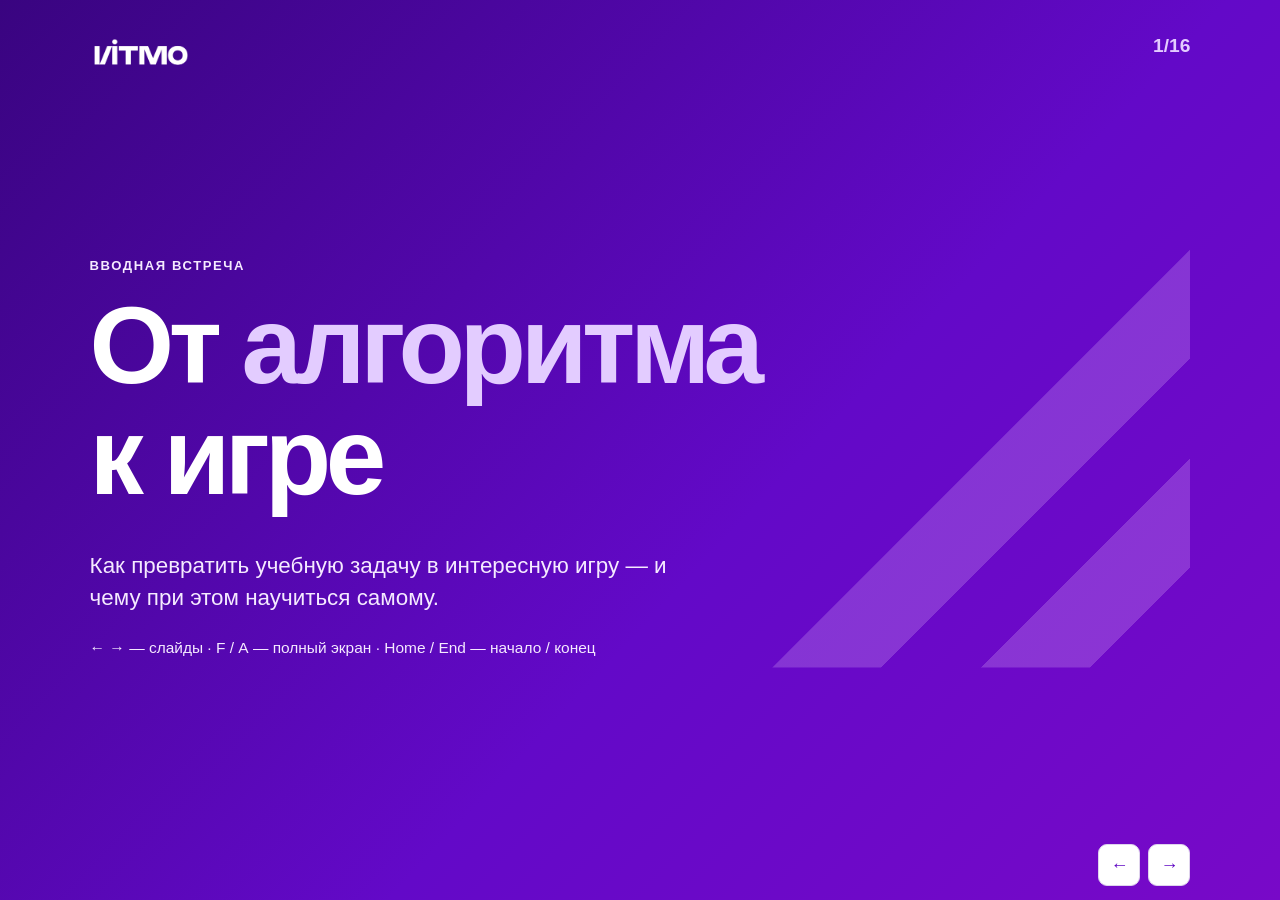
==== commit 6bf33eab: "Show how to publish a game and reveal the closing line" ====
--- a/index.html
+++ b/index.html
@@ -491,10 +491,10 @@
 }
 .fun-question span { font-size: 2em; font-weight: 800; line-height: 1; }
 .fun-answer { visibility: hidden; }
-.fun-visible .fun-question { visibility: hidden; }
-.fun-visible .fun-answer { visibility: visible; }
+.step-revealed .fun-question { visibility: hidden; }
+.step-revealed .fun-answer { visibility: visible; }
 @media (prefers-reduced-motion: no-preference) {
-  .fun-visible .fun-answer { animation: chat-in 300ms ease-out both; }
+  .step-revealed .fun-answer { animation: chat-in 300ms ease-out both; }
 }
 .roadmap-note {
   margin-top: 1em;
@@ -668,7 +668,93 @@
 @media (max-width: 560px) {
   .schedule-legend { grid-template-columns: 1fr; }
 }
-</style></head><body><header class="brand"><img src="assets/itmo-white.png" alt="Университет ИТМО" width="1040" height="410"></header><span class="slide-number" id="slide-number" aria-live="polite" aria-label="Слайд 1 из 17">1/17</span><main class="deck" id="deck">
+.publishing h2, .schedule h2 { max-width: none; font-size: clamp(27px, 4.2vw, 62px); }
+.publish-window {
+  overflow: hidden;
+  border: 1px solid #d0d7de;
+  border-radius: 13px;
+  background: #fff;
+  color: #24292f;
+}
+.publish-top {
+  display: flex;
+  align-items: center;
+  gap: .6em;
+  padding: .58em .8em;
+  border-bottom: 1px solid #d0d7de;
+  background: #f6f8fa;
+  color: #57606a;
+  font: 650 .72em/1.3 system-ui, sans-serif;
+}
+.publish-top span { color: #24292f; }
+.publish-body { padding: clamp(10px, 1.35vw, 20px); font-size: .86em; line-height: 1.35; }
+.publish-body p { margin: .55em 0; }
+.publish-body > :last-child { margin-bottom: 0; }
+.publish-body a, .publish-docs a { color: var(--violet); }
+.publish-ui { display: flex; align-items: center; flex-wrap: wrap; gap: 5px; }
+.publish-ui kbd, .publish-field > kbd {
+  display: inline-block;
+  padding: 3px 6px;
+  border: 1px solid #d0d7de;
+  border-radius: 6px;
+  background: #f6f8fa;
+  font: 650 .83em/1.35 system-ui, sans-serif;
+}
+.publish-ui .publish-action { border-color: #1f883d; background: #1f883d; color: #fff; }
+.publish-file, .publish-address {
+  margin-top: .5em;
+  padding: .42em .55em;
+  border: 1px solid #d0d7de;
+  border-radius: 6px;
+  background: #f6f8fa;
+  font-size: .83em;
+}
+.publish-file { display: flex; flex-wrap: wrap; justify-content: space-between; gap: 5px; }
+.publish-field { margin: .6em 0; }
+.publish-field > span { display: block; margin-bottom: .25em; color: #57606a; font-size: .85em; }
+.publish-address { overflow-wrap: anywhere; }
+.publish-docs { margin-top: .7em; }
+.schedule-context { max-width: 78ch; color: var(--muted); font-size: .92em; }
+.schedule-heading { margin-bottom: .5em; }
+.schedule .schedule-figure { margin: 0; padding: clamp(12px, 2vw, 26px); }
+.schedule .schedule-track { min-height: clamp(46px, 7.5vh, 82px); }
+.schedule .schedule-legend { margin-top: .8em; }
+.schedule-quote {
+  margin-top: .75em;
+  padding: .5em .8em;
+  border-radius: 10px;
+  background: #ece3f8;
+  color: #392050;
+}
+.schedule-quote p { margin: .08em 0; }
+.schedule-punchline, .schedule-comma { visibility: hidden; }
+.schedule-suffix { display: inline-grid; }
+.schedule-suffix > span { grid-area: 1 / 1; }
+.step-revealed .schedule-punchline, .step-revealed .schedule-comma { visibility: visible; }
+.step-revealed .schedule-teaser { visibility: hidden; }
+@media (max-width: 850px) {
+  .publishing-grid.grid.three { grid-template-columns: repeat(3, minmax(0, 1fr)); }
+}
+@media (max-width: 640px) {
+  .publishing-grid.grid.three { grid-template-columns: 1fr; }
+  .publish-body { font-size: .82em; }
+  .schedule-context { margin-bottom: .65em; }
+}
+@media (prefers-reduced-motion: no-preference) {
+  .publishing.active .publish-window { animation: chat-in 340ms both; }
+  .publishing.active .publish-window:nth-child(2) { animation-delay: .2s; }
+  .publishing.active .publish-window:nth-child(3) { animation-delay: .4s; }
+  .step-revealed .schedule-punchline { animation: chat-in 280ms ease-out both; }
+}
+@media (max-width: 400px) and (max-height: 700px) {
+  .publishing-grid { gap: 6px; }
+  .publish-top { padding: .28em .55em; }
+  .publish-body { padding: 6px 8px; }
+  .publish-body p, .publish-field { margin-block: .3em; }
+  .publish-field > span { display: inline-block; margin: 0 .3em .2em 0; }
+  .publish-field .publish-ui { display: inline-flex; }
+}
+</style></head><body><header class="brand"><img src="assets/itmo-white.png" alt="Университет ИТМО" width="1040" height="410"></header><span class="slide-number" id="slide-number" aria-live="polite" aria-label="Слайд 1 из 16">1/16</span><main class="deck" id="deck">
 <section class="slide cover active"><div class="eyebrow">Вводная встреча</div><h1>От <span class="highlight">алгоритма</span><br>к игре</h1><p class="lead">Как превратить учебную задачу в интересную игру — и чему при этом научиться самому.</p><p class="mini">← → — слайды · F / А — полный экран · Home / End — начало / конец</p></section>
 <section class="slide">
   <div class="speaker-layout">
@@ -712,7 +798,7 @@
     <p>Код — это то, как игра работает.</p>
   </div>
 </section>
-<section class="slide anatomy" id="game-experience">
+<section class="slide anatomy" id="game-experience" data-step-reveal="Открыть ответ">
   <div class="eyebrow">Игровой опыт</div>
   <h2>Из чего состоит игра?</h2>
   <p class="lead">Четыре составляющие игрового опыта.</p>
@@ -940,25 +1026,45 @@
     </article>
   </div>
 </section>
-<section class="slide" id="vibe-coding">
-  <div class="eyebrow">Разработка с ИИ</div>
+<section class="slide publishing" id="publish-game">
+  <div class="eyebrow">Публикация браузерной игры</div>
+  <h2>Как выложить игру на GitHub Pages</h2>
+  <div class="grid three publishing-grid">
+    <article class="publish-window">
+      <div class="publish-top">01 <span>Репозиторий</span></div>
+      <div class="publish-body">
+        <h3>Загрузите файлы игры</h3>
+        <p>Создайте публичный репозиторий, например <code>my-game</code>.</p>
+        <div class="publish-ui"><kbd>Add file</kbd><span aria-hidden="true">→</span><kbd>Upload files</kbd></div>
+        <div class="publish-file"><code>index.html</code><span>в корне</span></div>
+        <p>Добавьте нужные файлы, сохранив их папки. Нажмите <strong>Commit changes</strong>.</p>
+      </div>
+    </article>
+    <article class="publish-window">
+      <div class="publish-top">02 <span>Settings → Pages</span></div>
+      <div class="publish-body">
+        <h3>Настройте публикацию</h3>
+        <div class="publish-field"><span>Source</span><kbd>Deploy from a branch</kbd></div>
+        <div class="publish-field"><span>Branch</span><div class="publish-ui"><kbd>main</kbd><kbd>/ (root)</kbd><kbd class="publish-action">Save</kbd></div></div>
+      </div>
+    </article>
+    <article class="publish-window">
+      <div class="publish-top">03 <span>GitHub Pages</span></div>
+      <div class="publish-body">
+        <h3>Откройте игру</h3>
+        <p>После публикации вернитесь в <strong>Settings → Pages</strong> и нажмите <strong>Visit site</strong>.</p>
+        <div class="publish-address"><code>https://username.github.io/my-game/</code></div>
+        <p><a href="https://i7ok.github.io/GPT_Snake/" target="_blank" rel="noopener">Готовый пример · Змейка ↗</a></p>
+      </div>
+    </article>
+  </div>
+  <p class="mini publish-docs"><a href="https://docs.github.com/en/pages/getting-started-with-github-pages/creating-a-github-pages-site" target="_blank" rel="noopener">Инструкция GitHub ↗</a></p>
+</section>
+<section class="slide schedule" id="schedule-without-ai">
+  <div class="eyebrow">Работа над игрой</div>
   <h2>Вайбкодинг <span class="highlight">≠</span> агентная разработка</h2>
-  <p class="lead">Быстрый прототип — только начало. Потребуется много тестировать и тщательно проверять каждую часть игры.</p>
-  <div class="grid">
-    <div class="card">
-      <h3>Проверяйте каждый сценарий</h3>
-      <p>Пройдите игру от запуска до победы и поражения. Проверьте управление, правила, очки и повторный запуск.</p>
-    </div>
-    <div class="card">
-      <h3>Проверяйте поведение игры</h3>
-      <p>Если вы не хотите разбираться в коде, который может разрастись, особенно важны проверки в самой игре. Повторяйте их после изменений.</p>
-    </div>
-  </div>
-</section>
-<section class="slide"><div class="eyebrow">Главный принцип</div><h2>Не «алгоритм в декорациях», а <span class="highlight">игровой вызов</span></h2><div class="grid"><div class="card"><span class="tag">Учебная задача</span><h3>Алгоритм Дейкстры</h3><p>Найти кратчайшие пути в графе с неотрицательными весами.</p></div><div class="card"><span class="tag">Игровой контекст</span><h3>Спасательная операция</h3><p>В затопленном городе нужно доставить помощь по дорожной сети.</p></div></div><p class="note">Важно: выбор маршрута на глаз ещё не обучает алгоритму Дейкстры. Игрок должен освоить его принцип работы.</p></section>
-<section class="slide schedule" id="schedule-without-ai">
-  <div class="eyebrow">Пример распределения времени</div>
-  <h2>Разработка без ИИ</h2>
+  <p class="schedule-context">Тщательно проверяйте каждую часть игры, особенно если вы не хотите разбираться в коде, который может разрастись. Проверьте управление, правила и повторный запуск. После изменений повторяйте проверки.</p>
+  <h3 class="schedule-heading">Разработка без ИИ</h3>
   <figure class="schedule-figure">
     <figcaption>Всего <strong>7 дней</strong></figcaption>
     <div class="schedule-ruler" aria-hidden="true"><span>1</span><span>2</span><span>3</span><span>4</span><span>5</span><span>6</span><span>7</span></div>
@@ -973,10 +1079,16 @@
       <li class="testing"><span>Тестирование, балансировка и полировка</span><span class="visually-hidden">, 1 день</span></li>
     </ul>
   </figure>
+  <div class="schedule-quote">
+    <p>Не так страшны первые 80% работы<span class="schedule-suffix"><span class="schedule-teaser">, как…</span><span class="schedule-comma">,</span></span></p>
+    <p class="schedule-punchline" aria-hidden="true"><strong>как вторые 80% работы</strong></p>
+  </div>
 </section>
-<section class="slide schedule" id="schedule-with-ai">
-  <div class="eyebrow">Пример распределения времени</div>
-  <h2>Разработка с ИИ</h2>
+<section class="slide schedule" id="schedule-with-ai" data-step-reveal="Показать концовку">
+  <div class="eyebrow">Работа над игрой</div>
+  <h2>Вайбкодинг <span class="highlight">≠</span> агентная разработка</h2>
+  <p class="schedule-context">Тщательно проверяйте каждую часть игры, особенно если вы не хотите разбираться в коде, который может разрастись. Проверьте управление, правила и повторный запуск. После изменений повторяйте проверки.</p>
+  <h3 class="schedule-heading">Разработка с ИИ</h3>
   <figure class="schedule-figure">
     <figcaption>Всего <strong>7 дней</strong></figcaption>
     <div class="schedule-ruler" aria-hidden="true"><span>1</span><span>2</span><span>3</span><span>4</span><span>5</span><span>6</span><span>7</span></div>
@@ -991,6 +1103,10 @@
       <li class="testing"><span>Тестирование, балансировка и полировка</span><span class="visually-hidden">, 4 дня</span></li>
     </ul>
   </figure>
+  <div class="schedule-quote">
+    <p>Не так страшны первые 80% работы<span class="schedule-suffix"><span class="schedule-teaser">, как…</span><span class="schedule-comma">,</span></span></p>
+    <p class="schedule-punchline"><strong>как вторые 80% работы</strong></p>
+  </div>
 </section>
 </main><nav class="controls" aria-label="Управление слайдами"><button id="prev" aria-label="Предыдущий слайд">←</button><button id="next" aria-label="Следующий слайд">→</button></nav><script>
 const slides = [...document.querySelectorAll('.slide')];
@@ -998,7 +1114,6 @@
 const slideNumber = document.getElementById('slide-number');
 const chatSlide = document.getElementById('snake-chats');
 const gameSlide = document.getElementById('snake-games');
-const experienceSlide = document.getElementById('game-experience');
 const nextButton = document.getElementById('next');
 const gameFrames = gameSlide.querySelectorAll('iframe');
 // Chromium blocks sibling files inside sandboxed file:// frames.
@@ -1043,8 +1158,8 @@
 
   if (slides[previous] === gameSlide) gameFrames.forEach(frame => frame.removeAttribute('src'));
   if (slides[i] === gameSlide) gameFrames.forEach(frame => { frame.src = frame.dataset.src; });
-  if (slides[i] === experienceSlide) experienceSlide.classList.remove('fun-visible');
-  nextButton.setAttribute('aria-label', slides[i] === experienceSlide ? 'Открыть ответ' : 'Следующий слайд');
+  slides[i].classList.remove('step-revealed');
+  nextButton.setAttribute('aria-label', slides[i].dataset.stepReveal || 'Следующий слайд');
   history.replaceState(null, '', `#${i + 1}`);
 
   if (previous < 0 || reduceMotion.matches) return;
@@ -1068,10 +1183,11 @@
 
 document.getElementById('prev').onclick = () => show(i - 1);
 function advance(repeat = false) {
-  if (slides[i] === experienceSlide) {
+  const slide = slides[i];
+  if (slide.dataset.stepReveal) {
     if (repeat) return;
-    if (!experienceSlide.classList.contains('fun-visible')) {
-      experienceSlide.classList.add('fun-visible');
+    if (!slide.classList.contains('step-revealed')) {
+      slide.classList.add('step-revealed');
       nextButton.setAttribute('aria-label', 'Следующий слайд');
       return;
     }
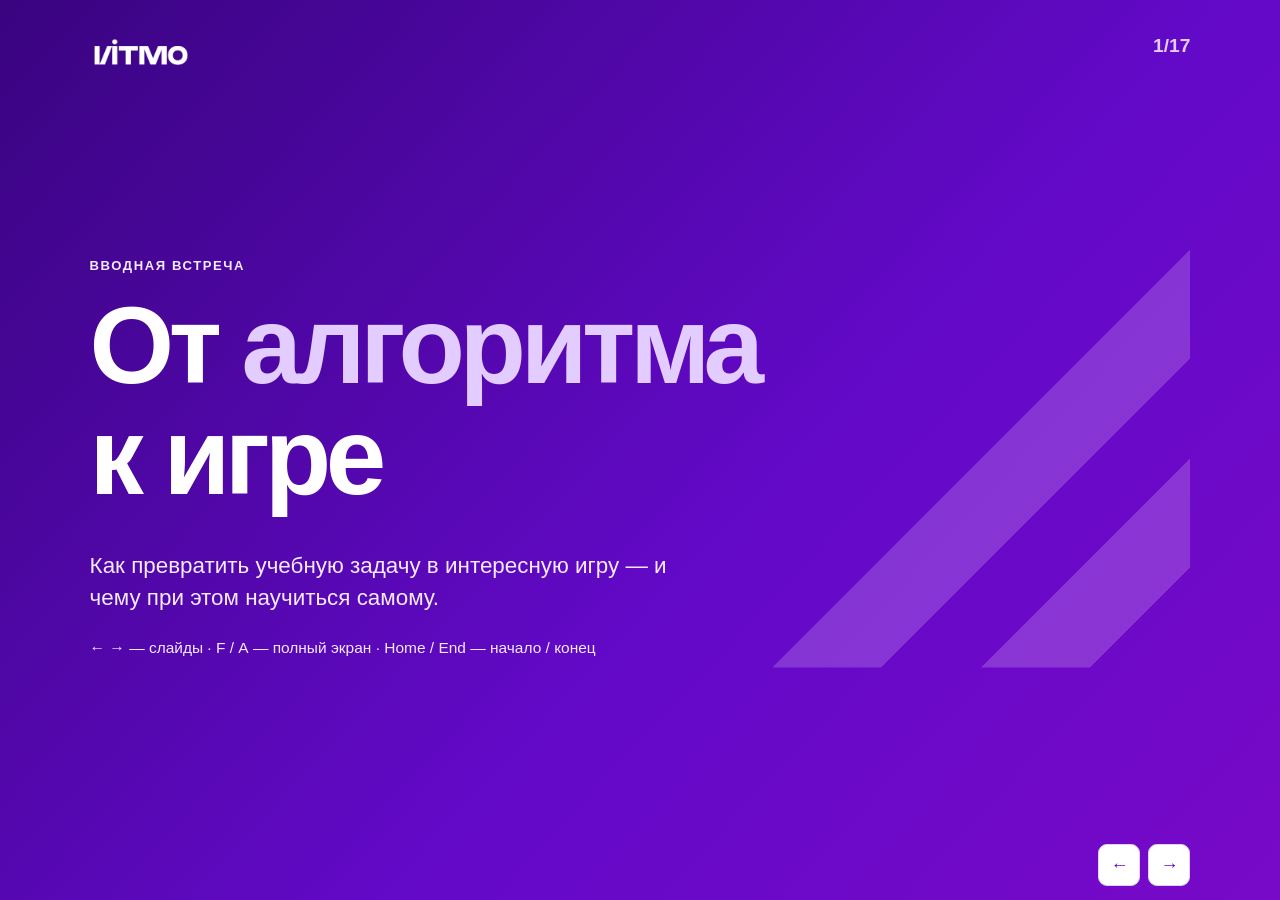
==== commit cf6f51ce: "Reveal practical agent tips one by one" ====
--- a/index.html
+++ b/index.html
@@ -754,7 +754,42 @@
   .publish-field > span { display: inline-block; margin: 0 .3em .2em 0; }
   .publish-field .publish-ui { display: inline-flex; }
 }
-</style></head><body><header class="brand"><img src="assets/itmo-white.png" alt="Университет ИТМО" width="1040" height="410"></header><span class="slide-number" id="slide-number" aria-live="polite" aria-label="Слайд 1 из 16">1/16</span><main class="deck" id="deck">
+.practical h2 { max-width: none; font-size: clamp(27px, 4.15vw, 62px); }
+.practical .eyebrow { margin-bottom: .65em; }
+.practical .lead { margin-bottom: .75em; }
+.tips-grid .card {
+  padding: clamp(10px, 1.35vw, 20px);
+  border-radius: 12px;
+}
+.tips-grid .card p { margin: .4em 0 0; line-height: 1.34; }
+.tips-grid [data-step-card], .tips-summary { visibility: hidden; }
+.tips-grid .step-card-visible, .step-revealed .tips-summary { visibility: visible; }
+.tips-summary {
+  display: grid;
+  place-items: center;
+  margin: 0;
+  padding: .8em 1em;
+  border-radius: 12px;
+  background: #ece3f8;
+  color: #502487;
+  text-align: center;
+  font-weight: 700;
+}
+@media (max-width: 560px) {
+  .tips-grid { grid-template-columns: repeat(2, minmax(0, 1fr)); }
+  .tips-grid .card h3 { font-size: .9em; text-wrap: wrap; }
+  .tips-grid .card p, .tips-summary { font-size: .8em; }
+}
+@media (prefers-reduced-motion: no-preference) {
+  .tips-grid .step-card-visible, .step-revealed .tips-summary { animation: chat-in 280ms ease-out both; }
+}
+@media (max-width: 360px) and (max-height: 680px) {
+  .practical h2 { font-size: 24px; }
+  .practical .lead { font-size: .9em; line-height: 1.25; }
+  .tips-grid { gap: 6px; }
+  .tips-grid .card, .tips-summary { padding: 7px; }
+}
+</style></head><body><header class="brand"><img src="assets/itmo-white.png" alt="Университет ИТМО" width="1040" height="410"></header><span class="slide-number" id="slide-number" aria-live="polite" aria-label="Слайд 1 из 17">1/17</span><main class="deck" id="deck">
 <section class="slide cover active"><div class="eyebrow">Вводная встреча</div><h1>От <span class="highlight">алгоритма</span><br>к игре</h1><p class="lead">Как превратить учебную задачу в интересную игру — и чему при этом научиться самому.</p><p class="mini">← → — слайды · F / А — полный экран · Home / End — начало / конец</p></section>
 <section class="slide">
   <div class="speaker-layout">
@@ -1054,7 +1089,6 @@
         <h3>Откройте игру</h3>
         <p>После публикации вернитесь в <strong>Settings → Pages</strong> и нажмите <strong>Visit site</strong>.</p>
         <div class="publish-address"><code>https://username.github.io/my-game/</code></div>
-        <p><a href="https://i7ok.github.io/GPT_Snake/" target="_blank" rel="noopener">Готовый пример · Змейка ↗</a></p>
       </div>
     </article>
   </div>
@@ -1106,6 +1140,34 @@
   <div class="schedule-quote">
     <p>Не так страшны первые 80% работы<span class="schedule-suffix"><span class="schedule-teaser">, как…</span><span class="schedule-comma">,</span></span></p>
     <p class="schedule-punchline"><strong>как вторые 80% работы</strong></p>
+  </div>
+</section>
+<section class="slide practical" id="practical-tips" data-step-reveal="Показать следующий совет">
+  <div class="eyebrow">Практические советы</div>
+  <h2>Токены — ресурс. Расходуйте их с умом.</h2>
+  <p class="lead">Пять принципов эффективной разработки с ИИ-агентами</p>
+  <div class="grid tips-grid">
+    <article class="card" data-step-card>
+      <h3>1. Соблюдайте дисциплину</h3>
+      <p>Следите за квотами и временем их обновления. Планируйте работу заранее.</p>
+    </article>
+    <article class="card" data-step-card>
+      <h3>2. Дробите задачи</h3>
+      <p>Разделите игру на модули, а модули — на небольшие задачи. Поручайте агенту по одной задаче.</p>
+    </article>
+    <article class="card" data-step-card>
+      <h3>3. Ведите документацию</h3>
+      <p>Фиксируйте требования, решения и прогресс в файлах проекта, чтобы к ним можно было вернуться из новой сессии.</p>
+    </article>
+    <article class="card" data-step-card>
+      <h3>4. Управляйте контекстом</h3>
+      <p>Используйте отдельные сессии и агентов для подзадач. Передавайте им сведения, нужные для конкретной работы.</p>
+    </article>
+    <article class="card" data-step-card>
+      <h3>5. Выбирайте модель под задачу</h3>
+      <p>Сильная модель — для архитектуры, средняя — для реализации, простая — для рутинных операций.</p>
+    </article>
+    <p class="tips-summary">Меньше лишнего контекста — больше ресурсов на полезную работу.</p>
   </div>
 </section>
 </main><nav class="controls" aria-label="Управление слайдами"><button id="prev" aria-label="Предыдущий слайд">←</button><button id="next" aria-label="Следующий слайд">→</button></nav><script>
@@ -1159,6 +1221,7 @@
   if (slides[previous] === gameSlide) gameFrames.forEach(frame => frame.removeAttribute('src'));
   if (slides[i] === gameSlide) gameFrames.forEach(frame => { frame.src = frame.dataset.src; });
   slides[i].classList.remove('step-revealed');
+  slides[i].querySelectorAll('.step-card-visible').forEach(card => card.classList.remove('step-card-visible'));
   nextButton.setAttribute('aria-label', slides[i].dataset.stepReveal || 'Следующий слайд');
   history.replaceState(null, '', `#${i + 1}`);
 
@@ -1187,6 +1250,9 @@
   if (slide.dataset.stepReveal) {
     if (repeat) return;
     if (!slide.classList.contains('step-revealed')) {
+      const pendingCards = slide.querySelectorAll('[data-step-card]:not(.step-card-visible)');
+      pendingCards[0]?.classList.add('step-card-visible');
+      if (pendingCards.length > 1) return;
       slide.classList.add('step-revealed');
       nextButton.setAttribute('aria-label', 'Следующий слайд');
       return;
